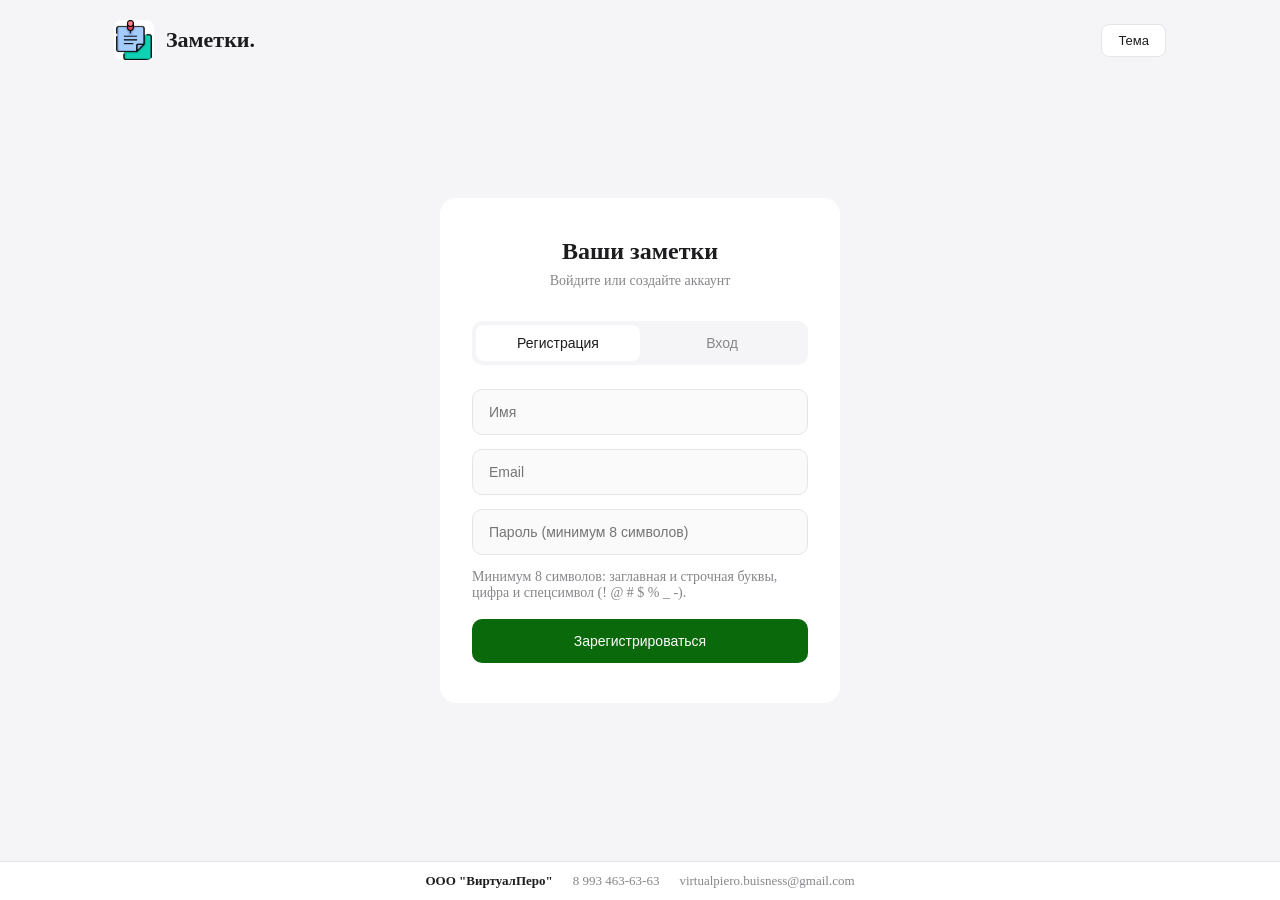
==== static/index.html @ 11cb9d9a "Initial commit: Notes app" ====
<!DOCTYPE html>
<html lang="ru">
<head>
    <meta charset="UTF-8">
    <meta name="viewport" content="width=device-width, initial-scale=1.0">
    <title>Регистрация и авторизация</title>
    <link rel="stylesheet" href="style.css">
</head>
<body>

    <header class="zam-header">
        <div class="header-left">
            <img class="logo" src="img/logo3.png" alt="Логотип">
            <div class="zam-brand">Заметки.</div>
        </div>
        <div class="zam-actions">
            <button type="button" class="secondary" id="themeToggle">Тема</button>
        </div>
    </header>

    <div class="auth-page">
        <div class="auth-container">
            <h1>Ваши заметки</h1>
            <p class="subtitle">Войдите или создайте аккаунт</p>

            <div class="tabs">
                <button type="button" class="tab active" id="tabRegister">Регистрация</button>
                <button type="button" class="tab" id="tabLogin">Вход</button>
            </div>

            <form id="registerForm">
                <input type="text" id="registerName" placeholder="Имя" autocomplete="name" required>
                <input type="email" id="registerEmail" placeholder="Email" autocomplete="email" required>
                <input type="password" id="registerPassword" placeholder="Пароль (минимум 8 символов)" autocomplete="new-password" minlength="8" required>
                <p class="muted">Минимум 8 символов: заглавная и строчная буквы, цифра и спецсимвол (! @ # $ % _ -).</p>
                <button type="submit" class="primary">Зарегистрироваться</button>
            </form>

            <form id="loginForm" class="hidden">
                <input type="email" id="loginEmail" placeholder="Email" autocomplete="email" required>
                <input type="password" id="loginPassword" placeholder="Пароль" autocomplete="current-password" required>
                <button type="submit" class="primary">Войти</button>
            </form>
        </div>
    </div>

    <footer class="site-footer">
        <span class="footer-company">ООО "ВиртуалПеро"</span>
        <a href="tel:89934636363">8 993 463-63-63</a>
        <a href="mailto:virtualpiero.buisness@gmail.com">virtualpiero.buisness@gmail.com</a>
    </footer>

    <script src="script.js"></script>
</body>
</html>
---- static/style.css ----
* {
    margin: 0;
    padding: 0;
    box-sizing: border-box;
}

body {
    min-height: 100vh;
    background: #f5f5f7;
    color: #1d1d1f;
    transition: background-color 0.3s, color 0.3s;
}

.hidden {
    display: none !important;
}

.auth-page {
    display: flex;
    align-items: center;
    justify-content: center;
    min-height: calc(100vh - 80px); 
    width: 100%;
}

.auth-container {
    width: 100%;
    max-width: 400px;
    padding: 40px 32px;
    background: #ffffff;
    border-radius: 16px;
    color: #1d1d1f;
    
}

.auth-container h1 {
    font-size: 24px;
    font-weight: 600;
    margin-bottom: 8px;
    text-align: center;
}

.auth-container .subtitle {
    text-align: center;
    color: #86868b;
    font-size: 14px;
    margin-bottom: 32px;
}

.tabs {
    display: flex;
    background: #f5f5f7;
    border-radius: 10px;
    padding: 4px;
    margin-bottom: 24px;
}

.tab {
    flex: 1;
    padding: 10px;
    border: none;
    background: transparent;
    border-radius: 8px;
    font-size: 14px;
    font-weight: 500;
    color: #86868b;
    cursor: pointer;
}

.tab.active {
    background: #ffffff;
    color: #1d1d1f;
}

form {
    display: flex;
    flex-direction: column;
    gap: 14px;
}

input {
    width: 100%;
    padding: 14px 16px;
    border: 1px solid #e5e5e7;
    border-radius: 10px;
    font-size: 14px;
    background: #fafafa;
    color: #1d1d1f;
    outline: none;
}

input:focus {
    border-color: rgb(10, 105, 10);
    background: #ffffff;
}

button.primary {
    padding: 14px;
    background: rgb(10, 105, 10);
    color: #ffffff;
    border: none;
    border-radius: 10px;
    font-size: 14px;
    font-weight: 500;
    margin-top: 4px;
}

button.primary:hover {
    background: rgb(10, 105, 10);
}

/* основной контент */
body.main-page {
    display: block;
}

.app {
    display: flex;
    flex-direction: column;
    min-height: 100vh;
    max-width: 1100px;
    margin: 0 auto;
    width: 100%;
    padding: 0 24px;
}

.app-main {
    flex: 1;
    padding: 28px 0 40px;
    display: flex;
    flex-direction: column;
    gap: 24px;
}
.zam-header {
    display: flex;
    flex-direction: row;
    justify-content: space-between;
    align-items: center;
    max-width: 1100px;
    margin: 0 auto;
    width: 100%;
    padding: 20px 24px;
}
.head_zam {
    display: flex;
    flex-direction: row;
    gap: 100px;
    align-items: center;
    margin-bottom: 150px;
}
.zam-left {
    display: flex;
    align-items: center;
    gap: 12px;
}

.zam-actions {
    display: flex;
    align-items: center;
    gap: 16px;
}

.zam-brand {
    font-size: 22px;
    font-weight: 650;
    color: #1d1d1f;
}

/* шапка */
.app-header {
    display: flex;
    justify-content: space-between;
    align-items: center;
    padding: 20px 0;
}

.header-left {
    display: flex;
    align-items: center;
    gap: 12px;
}

.logo {
    width: 40px;
    height: 40px;
    object-fit: contain;
    display: block;
    border-radius: 8px;
}

.header-brand {
    font-size: 22px;
    font-weight: 650;
    color: #1d1d1f;
}

.header-brand .accent {
    color: rgb(10, 105, 10);
}

.header-actions {
    display: flex;
    align-items: center;
    gap: 16px;
}

.muted {
    color: #86868b;
    font-size: 14px;
}

.secondary {
    padding: 8px 16px;
    border: 1px solid #e5e5e7;
    border-radius: 8px;
    font-size: 13px;
    font-weight: 500;
    color: #1d1d1f;
    cursor: pointer;
    background: #ffffff;
}

.secondary:hover {
    background: #f5f5f7;
}

.toolbar {
    display: flex;
    justify-content: space-between;
    align-items: center;
    gap: 12px;
    flex-wrap: wrap;
}

.btn-add {
    padding: 10px 20px;
    background: rgb(44, 129, 44);
    color: white;
    border: none;
    border-radius: 10px;
    font-size: 14px;
    font-weight: 500;
    cursor: pointer;
}

.btn-add:hover {
    background: rgb(10, 105, 10);
    color: #fff;
}

.search-input {
    flex: 1;
    max-width: 300px;
    padding: 15px 16px;
    border: 1px solid #bfbfc4;
    border-radius: 10px;
    font-size: 14px;
    background: #d8d5d5;
    color: #1d1d1f;
}

/* сам заметки */
.notes-flex {
    display: flex;
    flex-wrap: wrap;
    gap: 16px;
}

.note-card {
    width: 300px;
    background: #ffffff;
    border-radius: 12px;
    padding: 20px;
    border: 1px solid #e5e5e7;
    display: flex;
    flex-direction: column;
    gap: 10px;
    color: #1d1d1f;
}

.note-card h3 {
    font-size: 16px;
    font-weight: 600;
    word-break: break-word;
    color: #1d1d1f;
}

.note-card .note-content {
    font-size: 14px;
    color: #86868b;
    line-height: 1.5;
    flex: 1;
    max-height: 96px;
}

.note-card .note-content ul,
.note-card .note-content ol {
    padding-left: 20px;
    margin: 4px 0;
}

.note-card .note-content li {
    margin: 2px 0;
}

.note-card .note-date {
    font-size: 12px;
    color: #86868b;
}

.note-actions {
    display: flex;
    gap: 8px;
    margin-top: 4px;
}

.note-actions button {
    flex: 1;
    padding: 8px;
    border: 1px solid #e5e5e7;
    border-radius: 8px;
    font-size: 13px;
    color: #1d1d1f;
    cursor: pointer;
    background: #ffffff;
}

.note-actions .btn-change:hover {
    background: rgb(10, 105, 10);
    color: #ffffff;
}

.note-actions .btn-delete:hover {
    background: #cc2920;
    color: #ffffff;
}

.empty-state {
    width: 100%;
    text-align: center;
    padding: 60px 20px;
    color: #86868b;
    font-size: 14px;
}

/* модальное окно */
.modal-overlay {
    position: fixed;
    inset: 0;
    background: rgba(0, 0, 0, 0.5);
    display: flex;
    align-items: center;
    justify-content: center;
    padding: 20px;
    z-index: 100;
}

.modal {
    background: #ffffff;
    border-radius: 16px;
    padding: 28px;
    width: 100%;
    max-width: 480px;
    color: #1d1d1f;
    box-shadow: 0 20px 60px rgba(0, 0, 0, 0.4);
}

.modal h2 {
    font-size: 20px;
    font-weight: 600;
    margin-bottom: 20px;
    color: #1d1d1f;
}

/* форматирование */
.format-toolbar {
    display: flex;
    align-items: center;
    gap: 6px;
    margin-bottom: 10px;
    padding: 6px;
    background: #f5f5f7;
    border-radius: 10px;
    border: 1px solid #e5e5e7;
}

.fmt-btn {
    padding: 6px 12px;
    border: none;
    border-radius: 6px;
    font-size: 14px;
    font-weight: 500;
    color: #1d1d1f;
    cursor: pointer;
    background: transparent;
    min-width: 36px;
    text-align: center;
}

.fmt-btn:hover {
    background: #ffffff;
}

.fmt-btn:active {
    background: #e5e5e7;
}

.fmt-divider {
    width: 1px;
    height: 24px;
    background: #d2d2d7;
    margin: 0 4px;
}

/* редактирование заметки */
#noteContent {
    width: 100%;
    min-height: 140px;
    max-height: 300px;
    overflow-y: auto;
    padding: 14px 16px;
    border: 1px solid #e5e5e7;
    border-radius: 10px;
    font-size: 14px;
    background: #fafafa;
    color: #1d1d1f;
    line-height: 1.5;
    outline: none;
}

#noteContent:focus {
    border-color: rgb(10, 105, 10);
    background: #ffffff;
}

#noteContent:empty::before {
    content: attr(data-placeholder);
    color: #c0c0c5;
    pointer-events: none;
}

#noteContent ul,
#noteContent ol {
    padding-left: 20px;
    margin: 4px 0;
}

#noteContent li {
    margin: 2px 0;
}

.modal-actions {
    display: flex;
    gap: 10px;
    margin-top: 20px;
}

.modal-actions button {
    flex: 1;
    padding: 12px;
    border-radius: 10px;
    font-size: 14px;
    font-weight: 500;
    border: none;
    cursor: pointer;
}

.modal-actions .btn-cancel {
    background: #f5f5f7;
    color: #1d1d1f;
}

.btn-cancel:hover{
    background: #d6d6d6;
    color: #000;
}

.modal-actions .btn-save {
    background: rgb(10, 105, 10);
    color: #ffffff;
}

.modal-actions .btn-save:hover {
    background: rgb(6, 66, 6);
}

.modal-actions .btn-danger {
    background: #3f3a3a;
    color: #ffffff;
}

.btn-danger:hover{
    background: #292626;
    color: #fff;
}

/* корзина  */
.trash-list {
    max-height: 400px;
    overflow-y: auto;
    display: flex;
    flex-direction: column;
    gap: 12px;
}

.trash-item {
    background: #f5f5f7;
    border-radius: 10px;
    padding: 16px;
    border: 1px solid #e5e5e7;
}

.trash-item h4 {
    font-size: 15px;
    font-weight: 600;
    margin-bottom: 4px;
    word-break: break-word;
    color: #1d1d1f;
}

.trash-item .trash-content {
    font-size: 13px;
    color: #86868b;
    line-height: 1.4;
    margin-bottom: 4px;
}

.trash-item .trash-content ul,
.trash-item .trash-content ol {
    padding-left: 20px;
}

.trash-item .trash-date {
    font-size: 12px;
    color: #86868b;
    margin-bottom: 10px;
}

.trash-item-actions {
    display: flex;
    gap: 8px;
}

.trash-item-actions button {
    flex: 1;
    padding: 8px;
    border-radius: 8px;
    font-size: 13px;
    font-weight: 500;
    border: none;
    cursor: pointer;
}

.btn-restore {
    background: #fff;
    color: rgb(10, 105, 10);
}

.btn-restore:hover {
    background: rgb(10, 105, 10);
    color: #fff;
}

.btn-forever {
    background: #ffffff;
    color: #cc2920;
    border: 1px solid #ff3b30;
}

.btn-forever:hover {
    background: #cc2920;
    color: #ffffff;
}

.trash-empty {
    text-align: center;
    color: #86868b;
    padding: 40px 20px;
    font-size: 14px;
}

/* темная тема */
body.dark-theme {
    background: #121212;
    color: #f5f5f7;
}

body.dark-theme .auth-container {
    background: #1e1e1e;
    color: #f5f5f7;
}

body.dark-theme .tabs {
    background: #2a2a2a;
}

body.dark-theme .tab {
    color: #a1a1a6;
}

body.dark-theme .tab.active {
    background: #1e1e1e;
    color: #f5f5f7;
}

body.dark-theme input {
    background: #2a2a2a;
    color: #f5f5f7;
    border-color: #333336;
}

body.dark-theme input:focus {
    border-color: #4a9d4a;
    background: #1e1e1e;
}

body.dark-theme .header-brand {
    color: #f5f5f7;
}

body.dark-theme .header-brand .accent {
    color: #4a9d4a;
}

body.dark-theme .muted {
    color: #a1a1a6;
}

body.dark-theme .secondary {
    background: #1e1e1e;
    color: #f5f5f7;
    border-color: #333336;
}

body.dark-theme .secondary:hover {
    background: #2a2a2a;
}

body.dark-theme .search-input {
    background: #2a2a2a;
    color: #f5f5f7;
    border-color: #4a4a4d;
}

body.dark-theme .note-card {
    background: #1e1e1e;
    border-color: #333336;
    box-shadow: 0 1px 4px rgba(0, 0, 0, 0.4);
    color: #f5f5f7;
}

body.dark-theme .note-card h3 {
    color: #f5f5f7;
}

body.dark-theme .note-card .note-content {
    color: #a1a1a6;
}

body.dark-theme .note-card .note-date {
    color: #a1a1a6;
}

body.dark-theme .note-actions button {
    background: #1e1e1e;
    color: #f5f5f7;
    border-color: #333336;
}

body.dark-theme .note-actions .btn-change:hover {
    background: #4a9d4a;
}

body.dark-theme .note-actions .btn-delete:hover {
    background: #cc2920;
}

body.dark-theme .empty-state {
    color: #a1a1a6;
}

body.dark-theme .modal {
    background: #1e1e1e;
    color: #f5f5f7;
}

body.dark-theme .modal h2 {
    color: #f5f5f7;
}

body.dark-theme .format-toolbar {
    background: #2a2a2a;
    border-color: #333336;
}

body.dark-theme .fmt-btn {
    color: #f5f5f7;
}

body.dark-theme .fmt-btn:hover {
    background: #2a2a2a;
}

body.dark-theme .fmt-btn:active {
    background: #3a3a3a;
}

body.dark-theme .fmt-divider {
    background: #4a4a4d;
}

body.dark-theme #noteContent {
    background: #2a2a2a;
    color: #f5f5f7;
    border-color: #333336;
}

body.dark-theme #noteContent:focus {
    border-color: #4a9d4a;
    background: #1e1e1e;
}

body.dark-theme #noteContent:empty::before {
    color: #555555;
}

body.dark-theme .modal-actions .btn-cancel {
    background: #2a2a2a;
    color: #f5f5f7;
}

body.dark-theme .trash-item {
    background: #2a2a2a;
    border-color: #333336;
}

body.dark-theme .trash-item h4 {
    color: #f5f5f7;
}

body.dark-theme .trash-item .trash-content {
    color: #a1a1a6;
}

body.dark-theme .trash-item .trash-date {
    color: #a1a1a6;
}

body.dark-theme .trash-empty {
    color: #a1a1a6;
}

body.dark-theme .btn-restore {
    background: #1e1e1e;
    color: #4a9d4a;
}

body.dark-theme .btn-restore:hover{
    background: #4a9d4a;
    color: #fff;
}

body.dark-theme .btn-forever {
    background: #1e1e1e;
    color: #ff6b6b;
    border-color: #ff6b6b;
}

body.dark-theme .btn-forever:hover{
    background: #ff6b6b;
    color: #fff;
}

.fmt-btn svg {
    display: block;
    width: 100%;
    height: 100%;
    pointer-events: none;
}

.fmt-btn:hover svg {
    stroke: currentColor;
}

.fmt-btn:active svg {
    stroke: #333;
}

    

/* футер */
:root {
    --footer-h: 80px;
}

.site-footer {
    position: fixed;
    left: 0;
    right: 0;
    bottom: 0;
    z-index: 50;
    display: flex;
    flex-direction: row;
    justify-content: center;
    align-items: center;
    flex-wrap: wrap;
    gap: 6px 20px;
    padding: 10px 16px;
    background: #ffffff;
    border-top: 1px solid #e5e5e7;
    font-size: 13px;
    line-height: 1.4;
    color: #86868b;
    text-align: center;
}

.site-footer .footer-company {
    font-weight: 600;
    color: #1d1d1f;
}

.site-footer a {
    color: inherit;
    text-decoration: none;
    white-space: nowrap;
}

.site-footer a:hover {
    color: rgb(10, 105, 10);
    text-decoration: underline;
}

body.main-page .app {
    padding-bottom: var(--footer-h);
}

body.dark-theme .site-footer {
    background: #1e1e1e;
    border-top-color: #333336;
    color: #a1a1a6;
}

body.dark-theme .site-footer .footer-company {
    color: #f5f5f7;
}

body.dark-theme .site-footer a:hover {
    color: #4a9d4a;
}

button.primary { cursor: pointer; }
button.primary:hover { background: rgb(6, 66, 6); }

.note-card .note-content { overflow: hidden; }

.modal { max-height: 90vh; overflow-y: auto; }

.format-toolbar { flex-wrap: wrap; }
.fmt-btn svg { width: 16px; height: 16px; }
.fmt-btn:active svg { stroke: currentColor; }

.auth-page { min-height: calc(100vh - 160px); }
body:not(.main-page) { padding-bottom: var(--footer-h); }
@media (max-width: 600px) {
    body:not(.main-page) { padding-bottom: 0; }
}

body.dark-theme .zam-brand { color: #f5f5f7; }
body.dark-theme .modal-actions .btn-cancel:hover { background: #3a3a3a; color: #fff; }
body.dark-theme input::placeholder { color: #8e8e93; }

@media (max-width: 600px) {
    .site-footer {
        position: static;
        flex-direction: column;
        gap: 4px;
    }

    body.main-page .app {
        padding-bottom: 0;
    }
}

@media(max-width: 500px) {
    body {
        padding: 10px;
    }

    .app {
        padding: 10px;
    }

    .app-header {
        flex-direction: column;
        align-items: center;
    }

    .header-left,
    .header-actions {
        width: 100%;
        margin: 10px 0;
    }

    .header-actions button {
        margin: 5px 0;
    }


    .toolbar {
        flex-direction: column;
    }

    .search-input {
        max-width: 100%;
    }

    .notes-flex {
        flex-direction: column;
    }

    .note-card {
        width: 100%;
        margin-bottom: 20px;
    }

    .modal {
        max-width: 100%;
        padding: 15px;
    }

    .format-toolbar {
        flex-wrap: wrap;
    }

    .fmt-btn {
        margin: 2px;
    }

    #noteContent {
        padding: 10px;
    }
}

@media screen and (max-width: 480px) {
    .format-toolbar {
        flex-direction: row;     
        flex-wrap: wrap;     
        justify-content: center; 
        padding: 8px 0;
    }

    .fmt-btn {
        min-width: 44px;      
        padding: 8px 6px;
        font-size: 13px;
    }

    .fmt-divider {
        height: 28px;         
        margin: 0 6px;
    }

    .modal {
        padding: 12px;
        border-radius: 12px;
    }

    #noteContent {
        padding: 12px;
    }
}
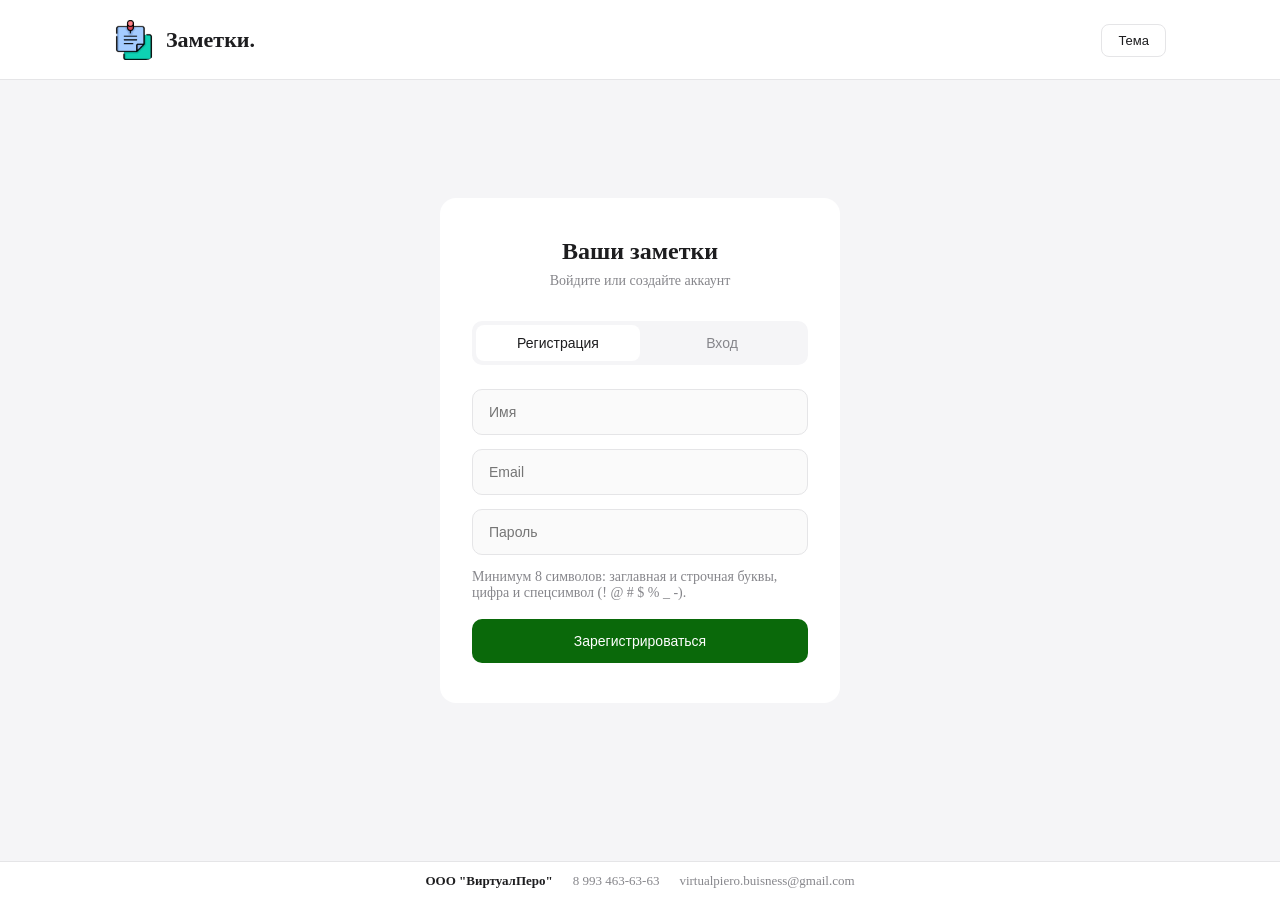
==== commit 6a9baa05: "Update index.html" ====
--- a/static/index.html
+++ b/static/index.html
@@ -31,7 +31,7 @@
             <form id="registerForm">
                 <input type="text" id="registerName" placeholder="Имя" autocomplete="name" required>
                 <input type="email" id="registerEmail" placeholder="Email" autocomplete="email" required>
-                <input type="password" id="registerPassword" placeholder="Пароль (минимум 8 символов)" autocomplete="new-password" minlength="8" required>
+                <input type="password" id="registerPassword" placeholder="Пароль" autocomplete="new-password" minlength="8" required>
                 <p class="muted">Минимум 8 символов: заглавная и строчная буквы, цифра и спецсимвол (! @ # $ % _ -).</p>
                 <button type="submit" class="primary">Зарегистрироваться</button>
             </form>
@@ -52,4 +52,4 @@
 
     <script src="script.js"></script>
 </body>
-</html>+</html>
--- a/static/style.css
+++ b/static/style.css
@@ -19,7 +19,7 @@
     display: flex;
     align-items: center;
     justify-content: center;
-    min-height: calc(100vh - 80px); 
+    min-height: calc(100vh - 80px);
     width: 100%;
 }
 
@@ -30,7 +30,6 @@
     background: #ffffff;
     border-radius: 16px;
     color: #1d1d1f;
-    
 }
 
 .auth-container h1 {
@@ -130,7 +129,9 @@
     display: flex;
     flex-direction: column;
     gap: 24px;
-}
+    /* overflow: hidden; */
+}
+
 .zam-header {
     display: flex;
     flex-direction: row;
@@ -141,6 +142,7 @@
     width: 100%;
     padding: 20px 24px;
 }
+
 .head_zam {
     display: flex;
     flex-direction: row;
@@ -148,6 +150,7 @@
     align-items: center;
     margin-bottom: 150px;
 }
+
 .zam-left {
     display: flex;
     align-items: center;
@@ -259,7 +262,7 @@
     color: #1d1d1f;
 }
 
-/* сам заметки */
+/* сами заметки */
 .notes-flex {
     display: flex;
     flex-wrap: wrap;
@@ -317,17 +320,27 @@
 .note-actions button {
     flex: 1;
     padding: 8px;
-    border: 1px solid #e5e5e7;
+    border: 2px solid #e5e5e7;
     border-radius: 8px;
     font-size: 13px;
     color: #1d1d1f;
     cursor: pointer;
     background: #ffffff;
+}
+
+.note-actions .btn-change {
+    color: rgb(10, 105, 10);
+    
 }
 
 .note-actions .btn-change:hover {
     background: rgb(10, 105, 10);
     color: #ffffff;
+}
+
+.note-actions .btn-delete {
+    color: #cc2920;
+    
 }
 
 .note-actions .btn-delete:hover {
@@ -403,6 +416,11 @@
 
 .fmt-btn:active {
     background: #e5e5e7;
+}
+
+.fmt-btn.active {
+    background: rgb(10, 105, 10);
+    color: #ffffff;
 }
 
 .fmt-divider {
@@ -470,7 +488,7 @@
     color: #1d1d1f;
 }
 
-.btn-cancel:hover{
+.btn-cancel:hover {
     background: #d6d6d6;
     color: #000;
 }
@@ -489,12 +507,12 @@
     color: #ffffff;
 }
 
-.btn-danger:hover{
+.btn-danger:hover {
     background: #292626;
     color: #fff;
 }
 
-/* корзина  */
+/* корзина */
 .trash-list {
     max-height: 400px;
     overflow-y: auto;
@@ -508,6 +526,7 @@
     border-radius: 10px;
     padding: 16px;
     border: 1px solid #e5e5e7;
+    overflow: hidden;
 }
 
 .trash-item h4 {
@@ -523,6 +542,17 @@
     color: #86868b;
     line-height: 1.4;
     margin-bottom: 4px;
+    max-height: 90px;
+    overflow: hidden;
+    word-break: break-word;
+    overflow-wrap: anywhere;
+    white-space: normal;
+}
+
+.trash-item .trash-content * {
+    max-width: 100%;
+    word-break: break-word;
+    overflow-wrap: anywhere;
 }
 
 .trash-item .trash-content ul,
@@ -551,25 +581,37 @@
     cursor: pointer;
 }
 
-.btn-restore {
-    background: #fff;
+.trash-item-actions .btn-restore {
+    background: #e3e3e6;
     color: rgb(10, 105, 10);
-}
-
-.btn-restore:hover {
+    border: 1px solid #d2d2d7;
+}
+
+.trash-item-actions .btn-restore:hover {
     background: rgb(10, 105, 10);
     color: #fff;
-}
-
-.btn-forever {
-    background: #ffffff;
+    border-color: rgb(10, 105, 10);
+}
+
+.trash-item-actions .btn-forever {
+    background: #e3e3e6;
     color: #cc2920;
-    border: 1px solid #ff3b30;
-}
-
-.btn-forever:hover {
+    border: 1px solid #d2d2d7;
+}
+
+.trash-item-actions .btn-forever:hover {
     background: #cc2920;
     color: #ffffff;
+    border-color: #cc2920;
+}
+
+#trashOverlay .modal-actions .btn-cancel {
+    background: #e3e3e6;
+    color: #1d1d1f;
+}
+
+#trashOverlay .modal-actions .btn-cancel:hover {
+    background: #d2d2d7;
 }
 
 .trash-empty {
@@ -667,12 +709,22 @@
     border-color: #333336;
 }
 
+body.dark-theme .note-actions .btn-change {
+    color: #4a9d4a;
+}
+
 body.dark-theme .note-actions .btn-change:hover {
     background: #4a9d4a;
+    color: #ffffff;
+}
+
+body.dark-theme .note-actions .btn-delete {
+    color: #ff6b6b;
 }
 
 body.dark-theme .note-actions .btn-delete:hover {
     background: #cc2920;
+    color: #ffffff;
 }
 
 body.dark-theme .empty-state {
@@ -705,6 +757,11 @@
     background: #3a3a3a;
 }
 
+body.dark-theme .fmt-btn.active {
+    background: #4a9d4a;
+    color: #ffffff;
+}
+
 body.dark-theme .fmt-divider {
     background: #4a4a4d;
 }
@@ -750,25 +807,37 @@
     color: #a1a1a6;
 }
 
-body.dark-theme .btn-restore {
-    background: #1e1e1e;
+body.dark-theme .trash-item-actions .btn-restore {
+    background: #353535;
     color: #4a9d4a;
-}
-
-body.dark-theme .btn-restore:hover{
+    border-color: #454545;
+}
+
+body.dark-theme .trash-item-actions .btn-restore:hover {
     background: #4a9d4a;
     color: #fff;
-}
-
-body.dark-theme .btn-forever {
-    background: #1e1e1e;
+    border-color: #4a9d4a;
+}
+
+body.dark-theme .trash-item-actions .btn-forever {
+    background: #353535;
     color: #ff6b6b;
-    border-color: #ff6b6b;
-}
-
-body.dark-theme .btn-forever:hover{
+    border-color: #454545;
+}
+
+body.dark-theme .trash-item-actions .btn-forever:hover {
     background: #ff6b6b;
     color: #fff;
+    border-color: #ff6b6b;
+}
+
+body.dark-theme #trashOverlay .modal-actions .btn-cancel {
+    background: #353535;
+    color: #f5f5f7;
+}
+
+body.dark-theme #trashOverlay .modal-actions .btn-cancel:hover {
+    background: #454545;
 }
 
 .fmt-btn svg {
@@ -786,7 +855,9 @@
     stroke: #333;
 }
 
-    
+.fmt-btn.active svg {
+    stroke: #ffffff;
+}
 
 /* футер */
 :root {
@@ -848,26 +919,91 @@
     color: #4a9d4a;
 }
 
-button.primary { cursor: pointer; }
-button.primary:hover { background: rgb(6, 66, 6); }
-
-.note-card .note-content { overflow: hidden; }
-
-.modal { max-height: 90vh; overflow-y: auto; }
-
-.format-toolbar { flex-wrap: wrap; }
-.fmt-btn svg { width: 16px; height: 16px; }
-.fmt-btn:active svg { stroke: currentColor; }
-
-.auth-page { min-height: calc(100vh - 160px); }
-body:not(.main-page) { padding-bottom: var(--footer-h); }
+button.primary {
+    cursor: pointer;
+}
+
+button.primary:hover {
+    background: rgb(6, 66, 6);
+}
+
+.note-card .note-content {
+    overflow: hidden;
+}
+
+.modal {
+    max-height: 90vh;
+    overflow-y: auto;
+}
+
+.format-toolbar {
+    flex-wrap: wrap;
+}
+
+.fmt-btn svg {
+    width: 16px;
+    height: 16px;
+}
+
+.fmt-btn:active svg {
+    stroke: currentColor;
+}
+
+.auth-page {
+    min-height: calc(100vh - 160px);
+}
+
+body:not(.main-page) {
+    padding-bottom: var(--footer-h);
+}
+
+/* хедер как футер по цвету */
+.zam-header,
+.zam-header,
+.app-header {
+    position: relative;
+    z-index: 10;
+}
+
+.zam-header::before,
+.app-header::before {
+    content: "";
+    position: absolute;
+    top: 0;
+    bottom: 0;
+    left: 50%;
+    width: 100vw;
+    transform: translateX(-50%);
+    background: #ffffff;
+    border-bottom: 1px solid #e5e5e7;
+    z-index: -1;
+    pointer-events: none;
+}
+
+body.dark-theme .zam-header::before,
+body.dark-theme .app-header::before {
+    background: #1e1e1e;
+    border-bottom-color: #333336;
+}
+
 @media (max-width: 600px) {
-    body:not(.main-page) { padding-bottom: 0; }
-}
-
-body.dark-theme .zam-brand { color: #f5f5f7; }
-body.dark-theme .modal-actions .btn-cancel:hover { background: #3a3a3a; color: #fff; }
-body.dark-theme input::placeholder { color: #8e8e93; }
+    body:not(.main-page) {
+        padding-bottom: 0;
+    }
+}
+
+body.dark-theme .zam-brand {
+    color: #f5f5f7;
+}
+
+body.dark-theme .modal-actions .btn-cancel:hover {
+    background: #3a3a3a;
+    color: #fff;
+}
+
+body.dark-theme input::placeholder {
+    color: #8e8e93;
+}
 
 @media (max-width: 600px) {
     .site-footer {
@@ -879,9 +1015,15 @@
     body.main-page .app {
         padding-bottom: 0;
     }
-}
-
-@media(max-width: 500px) {
+
+    .app-header {
+        margin: 0;
+        padding-left: 0;
+        padding-right: 0;
+    }
+}
+
+@media (max-width: 500px) {
     body {
         padding: 10px;
     }
@@ -905,7 +1047,6 @@
         margin: 5px 0;
     }
 
-
     .toolbar {
         flex-direction: column;
     }
@@ -943,20 +1084,20 @@
 
 @media screen and (max-width: 480px) {
     .format-toolbar {
-        flex-direction: row;     
-        flex-wrap: wrap;     
-        justify-content: center; 
+        flex-direction: row;
+        flex-wrap: wrap;
+        justify-content: center;
         padding: 8px 0;
     }
 
     .fmt-btn {
-        min-width: 44px;      
+        min-width: 44px;
         padding: 8px 6px;
         font-size: 13px;
     }
 
     .fmt-divider {
-        height: 28px;         
+        height: 28px;
         margin: 0 6px;
     }
 
